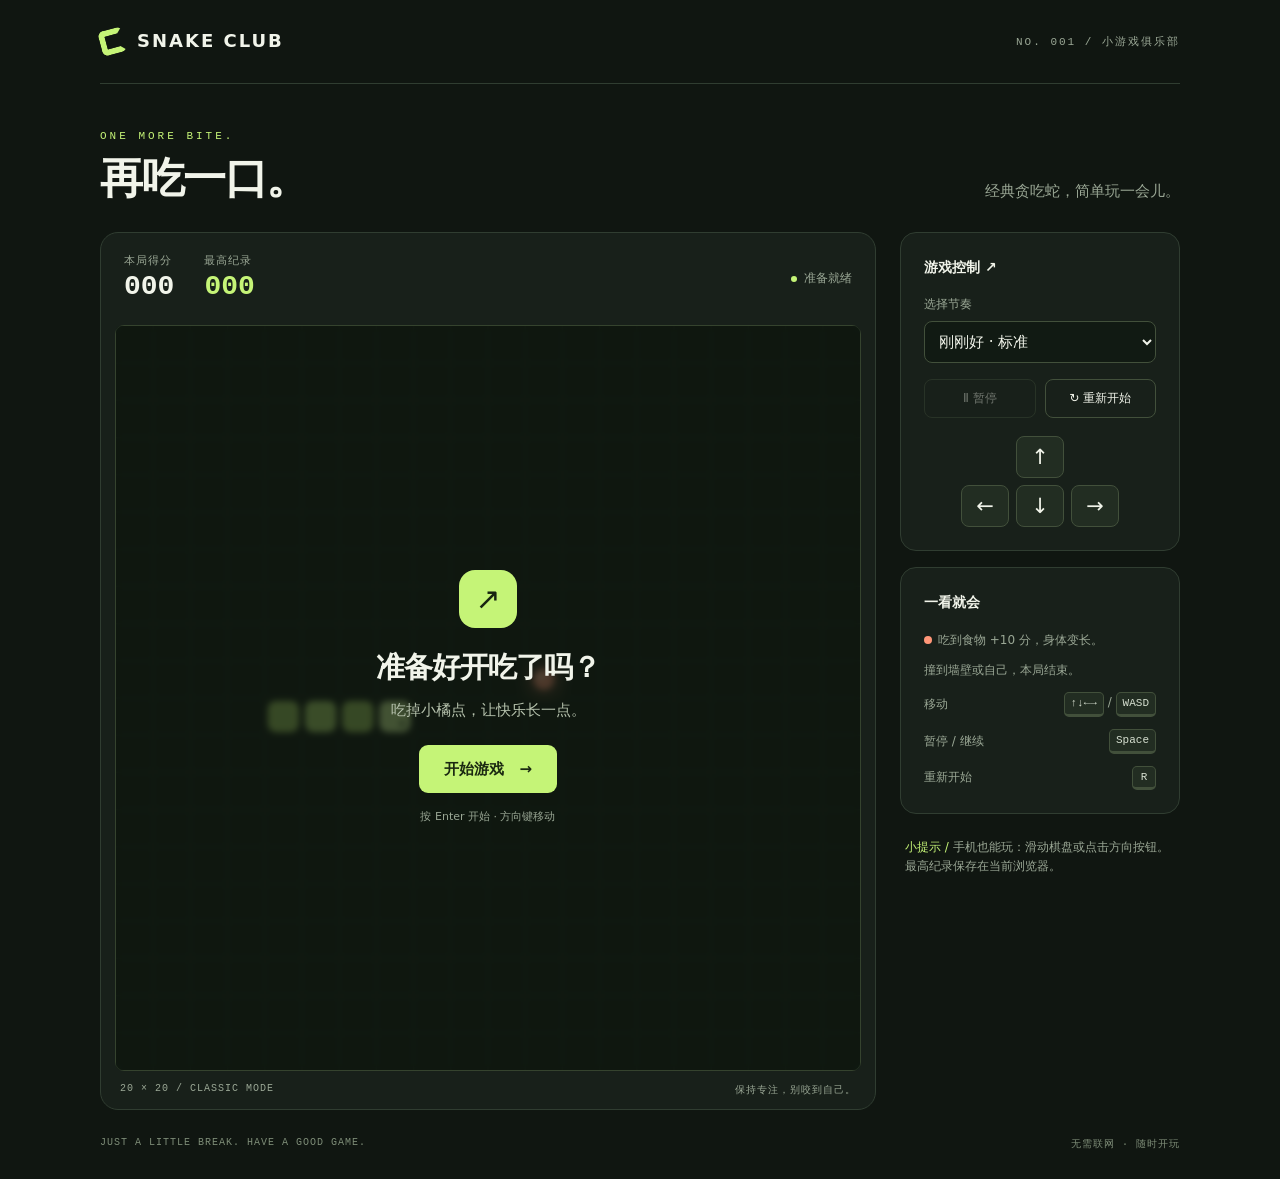
==== index.html @ 518487ba "Add standalone Snake game" ====
<!DOCTYPE html>
<html lang="zh-CN">
<head>
  <meta charset="UTF-8">
  <meta name="viewport" content="width=device-width, initial-scale=1">
  <meta name="theme-color" content="#101611">
  <title>贪吃蛇 · SNAKE CLUB</title>
  <style>
    :root { color-scheme: dark; --bg:#101611; --panel:#18201a; --line:#303d31; --lime:#c5f477; --text:#f1f4ea; --muted:#9aa795; }
    * { box-sizing:border-box; }
    body { margin:0; background:var(--bg); color:var(--text); font:15px/1.6 system-ui,-apple-system,"PingFang SC","Microsoft YaHei",sans-serif; }
    button,select { font:inherit; }
    button { cursor:pointer; }
    button:focus-visible,select:focus-visible { outline:3px solid var(--lime); outline-offset:4px; }
    button:disabled { opacity:.4; cursor:not-allowed; }
    .wrap { width:min(1080px,100% - 48px); margin:0 auto; }
    header { display:flex; align-items:center; justify-content:space-between; padding:27px 0; border-bottom:1px solid var(--line); }
    .brand { font-size:18px; font-weight:850; letter-spacing:2px; display:flex; align-items:center; gap:12px; }
    .brand-icon { width:25px; height:25px; border:6px solid var(--lime); border-right-color:transparent; border-radius:6px; transform:rotate(-15deg); }
    .edition { color:var(--muted); font:11px ui-monospace,monospace; letter-spacing:2px; }
    .intro { display:flex; justify-content:space-between; align-items:end; gap:20px; padding:38px 0 25px; }
    .eyebrow { font:11px ui-monospace,monospace; color:var(--lime); letter-spacing:3px; }
    h1 { margin:5px 0 0; font-size:clamp(31px,5vw,43px); letter-spacing:-1.5px; line-height:1.3; }
    .intro p { color:var(--muted); margin:0 0 4px; }
    main { display:grid; grid-template-columns:minmax(0,1fr) 280px; gap:24px; align-items:start; }
    .arena { border:1px solid var(--line); border-radius:18px; overflow:hidden; background:var(--panel); }
    .scorebar { display:flex; padding:19px 23px; gap:30px; align-items:center; }
    .score-label { color:var(--muted); font-size:11px; letter-spacing:1px; }
    .score { font:600 28px/1.3 ui-monospace,monospace; }
    .best .score { color:var(--lime); }
    .status { margin-left:auto; font-size:12px; color:var(--muted); display:flex; gap:7px; align-items:center; }
    .status::before { content:""; width:6px; height:6px; background:var(--lime); border-radius:50%; }
    .board { position:relative; margin:0 14px; aspect-ratio:1; background:#111a13; border:1px solid #35432e; border-radius:9px; overflow:hidden; touch-action:none; }
    canvas { display:block; width:100%; height:100%; }
    .overlay { position:absolute; inset:0; display:flex; flex-direction:column; align-items:center; justify-content:center; text-align:center; background:#10180fbe; backdrop-filter:blur(3px); padding:20px; }
    .overlay[hidden] { display:none; }
    .badge { display:grid; place-items:center; background:var(--lime); width:58px; height:58px; color:#172411; border-radius:16px; font-size:30px; margin-bottom:16px; }
    h2 { margin:0; font-size:29px; letter-spacing:-1px; }
    .overlay p { color:#b7c3ae; margin:7px 0 23px; }
    .primary { border:0; border-radius:9px; background:var(--lime); color:#1a2811; font-weight:750; padding:12px 25px; transition:background .2s,transform .2s; }
    .primary:hover { background:#d6ff97; transform:translateY(-1px); }
    .hint { color:var(--muted); font-size:11px; margin-top:15px; }
    .arena-bottom { display:flex; justify-content:space-between; color:var(--muted); padding:12px 19px; font:10px ui-monospace,monospace; letter-spacing:1px; }
    .card { padding:23px; border:1px solid var(--line); border-radius:16px; margin-bottom:16px; background:var(--panel); }
    .card h3 { font-size:14px; margin:0 0 17px; font-weight:650; }
    label { display:block; color:var(--muted); font-size:12px; margin-bottom:7px; }
    select { width:100%; padding:10px; border:1px solid #42503b; border-radius:8px; background:#111a13; color:var(--text); margin-bottom:16px; }
    .actions { display:grid; grid-template-columns:1fr 1fr; gap:9px; }
    .secondary { border:1px solid #42503b; color:var(--text); background:transparent; border-radius:8px; padding:9px 0; font-size:12px; }
    .secondary:hover:not(:disabled) { background:#263222; }
    .key-row { display:flex; align-items:center; justify-content:space-between; gap:8px; margin-top:12px; color:var(--muted); font-size:12px; }
    kbd { display:inline-block; min-width:24px; text-align:center; border:1px solid #42503b; border-bottom-width:3px; border-radius:5px; background:#222d22; color:#d6dfd0; padding:1px 6px; font:11px/1.7 ui-monospace,monospace; }
    .rule { margin:0; color:var(--muted); font-size:12px; }
    .rule + .rule { margin-top:11px; }
    .food-dot { width:8px; height:8px; border-radius:50%; display:inline-block; background:#ff9678; margin-right:6px; }
    .tip { padding:8px 5px; font-size:12px; color:var(--muted); }
    .tip strong { color:var(--lime); font-weight:500; }
    .dpad { display:grid; grid-template-columns:repeat(3,48px); grid-template-rows:repeat(2,42px); justify-content:center; gap:7px; margin:18px 0 0; }
    .dpad button { border:1px solid #42503b; border-radius:8px; background:#222d22; color:var(--text); font-size:21px; touch-action:manipulation; }
    .dpad button:active { background:#4a6132; }
    .up { grid-column:2; }.left { grid-row:2; grid-column:1; }.down { grid-row:2; grid-column:2; }.right { grid-row:2; grid-column:3; }
    footer { display:flex; justify-content:space-between; padding:27px 0; color:#7e8d78; font:10px ui-monospace,monospace; letter-spacing:1px; }
    @media(max-width:800px) { main { grid-template-columns:1fr; }.sidebar { display:grid; grid-template-columns:1fr 1fr; gap:14px; }.card { margin:0; }.tip { display:none; }.intro { padding-top:26px; }.intro p { font-size:12px; } }
    @media(max-width:480px) { .wrap { width:calc(100% - 24px); } header { padding:19px 0; }.edition { font-size:9px; letter-spacing:1px; }.intro { display:block; }.intro p { margin-top:10px; }.scorebar { padding:14px 18px; gap:22px; }.score { font-size:24px; }.board { margin:0 8px; }.sidebar { grid-template-columns:1fr; }.card { padding:18px; }.instructions { display:none; } footer span:last-child { display:none; } }
    @media(prefers-reduced-motion:reduce) { * { transition:none!important; } }
  </style>
</head>
<body>
  <div class="wrap">
    <header><div class="brand"><span class="brand-icon" aria-hidden="true"></span>SNAKE CLUB</div><span class="edition">NO. 001 / 小游戏俱乐部</span></header>
    <div class="intro"><div><span class="eyebrow">ONE MORE BITE.</span><h1>再吃一口。</h1></div><p>经典贪吃蛇，简单玩一会儿。</p></div>
    <main>
      <section class="arena" aria-label="贪吃蛇游戏">
        <div class="scorebar">
          <div><div class="score-label">本局得分</div><div class="score" id="score">000</div></div>
          <div class="best"><div class="score-label">最高纪录</div><div class="score" id="best">000</div></div>
          <span class="status" id="status">准备就绪</span>
        </div>
        <div class="board" id="board">
          <canvas id="canvas" width="600" height="600" role="img" aria-label="贪吃蛇棋盘，使用方向键或下方触控按钮移动"></canvas>
          <div class="overlay" id="overlay">
            <div class="badge" id="badge" aria-hidden="true">↗</div>
            <h2 id="overlayTitle">准备好开吃了吗？</h2>
            <p id="overlayText">吃掉小橘点，让快乐长一点。</p>
            <button class="primary" id="play">开始游戏 &nbsp; →</button>
            <span class="hint" id="overlayHint">按 Enter 开始 · 方向键移动</span>
          </div>
        </div>
        <div class="arena-bottom"><span>20 × 20 / CLASSIC MODE</span><span>保持专注，别咬到自己。</span></div>
      </section>
      <aside class="sidebar">
        <section class="card">
          <h3>游戏控制 <span aria-hidden="true">↗</span></h3>
          <label for="difficulty">选择节奏</label>
          <select id="difficulty"><option value="180">慢慢来 · 休闲</option><option value="125" selected>刚刚好 · 标准</option><option value="80">冲一把 · 挑战</option></select>
          <div class="actions"><button class="secondary" id="pause" disabled>Ⅱ 暂停</button><button class="secondary" id="restart">↻ 重新开始</button></div>
          <div class="dpad" aria-label="方向控制">
            <button class="up" data-dir="up" aria-label="向上">↑</button><button class="left" data-dir="left" aria-label="向左">←</button><button class="down" data-dir="down" aria-label="向下">↓</button><button class="right" data-dir="right" aria-label="向右">→</button>
          </div>
        </section>
        <section class="card instructions">
          <h3>一看就会</h3>
          <p class="rule"><span class="food-dot"></span>吃到食物 +10 分，身体变长。</p>
          <p class="rule">撞到墙壁或自己，本局结束。</p>
          <div class="key-row"><span>移动</span><span><kbd>↑↓←→</kbd> / <kbd>WASD</kbd></span></div>
          <div class="key-row"><span>暂停 / 继续</span><kbd>Space</kbd></div>
          <div class="key-row"><span>重新开始</span><kbd>R</kbd></div>
        </section>
        <div class="tip"><strong>小提示 /</strong> 手机也能玩：滑动棋盘或点击方向按钮。最高纪录保存在当前浏览器。</div>
      </aside>
    </main>
    <footer><span>JUST A LITTLE BREAK. HAVE A GOOD GAME.</span><span>无需联网 · 随时开玩</span></footer>
    <div id="announcement" role="status" aria-live="polite" style="position:absolute;width:1px;height:1px;overflow:hidden;clip-path:inset(50%)"></div>
  </div>
  <script>
    (() => {
      'use strict';
      const $ = id => document.getElementById(id);
      const canvas = $('canvas'), ctx = canvas.getContext('2d'), size = 20;
      const directions = { up:{x:0,y:-1}, down:{x:0,y:1}, left:{x:-1,y:0}, right:{x:1,y:0} };
      let snake, food, direction, turns, score, best = 0, state = 'ready';
      let lastTime = 0, elapsed = 0;
      try { best = Math.max(0, Number(localStorage.getItem('snake-club-best')) || 0); } catch (_) {}
      const format = n => String(n).padStart(3, '0');
      $('best').textContent = format(best);

      function placeFood() {
        const free = [];
        for (let y=0;y<size;y++) for (let x=0;x<size;x++) {
          if (!snake.some(s => s.x===x && s.y===y)) free.push({x,y});
        }
        food = free.length ? free[Math.floor(Math.random()*free.length)] : null;
      }
      function reset() {
        snake = [{x:7,y:10},{x:6,y:10},{x:5,y:10},{x:4,y:10}];
        direction = directions.right; turns = []; score = 0; elapsed = 0; lastTime = 0;
        $('score').textContent = format(score); placeFood();
      }
      function updateControls() {
        $('status').textContent = {ready:'准备就绪',running:'正在开吃',paused:'休息一下',over:'本局结束',won:'完美通关'}[state];
        $('pause').disabled = state!=='running' && state!=='paused';
        $('pause').textContent = state==='paused' ? '▶ 继续' : 'Ⅱ 暂停';
        $('difficulty').disabled = state==='running' || state==='paused';
      }
      function showOverlay(title, text, button, badge, hint) {
        $('overlayTitle').textContent = title; $('overlayText').textContent = text;
        $('play').textContent = button; $('badge').textContent = badge;
        $('overlayHint').textContent = hint; $('overlay').hidden = false;
        $('announcement').textContent = title + ' ' + text;
      }
      function start() {
        reset(); state = 'running'; $('overlay').hidden = true; updateControls(); draw();
      }
      function pause() {
        if (state==='running') {
          state = 'paused'; showOverlay('休息一下。','小蛇也在等你回来。','继续游戏 →','Ⅱ','按空格或 Enter 继续');
        } else if (state==='paused') {
          state = 'running'; elapsed = 0; lastTime = 0; $('overlay').hidden = true;
        }
        updateControls();
      }
      function finish(won=false) {
        state = won ? 'won' : 'over'; updateControls();
        showOverlay(won?'棋盘被你承包了！':'差一点，再来一局。',`本局得分 ${score} · 最高纪录 ${best}`, '再玩一次 →',won?'★':'↻','按 Enter 或 R 重新开始');
      }
      function turn(name) {
        if (state!=='running' || turns.length>=2) return;
        const next = directions[name], previous = turns.length ? turns[turns.length-1] : direction;
        if ((next.x===previous.x && next.y===previous.y) || (next.x===-previous.x && next.y===-previous.y)) return;
        turns.push(next);
      }
      function tick() {
        if (turns.length) direction = turns.shift();
        const head = {x:snake[0].x+direction.x,y:snake[0].y+direction.y};
        const eating = food && head.x===food.x && head.y===food.y;
        const body = eating ? snake : snake.slice(0,-1);
        if (head.x<0 || head.y<0 || head.x>=size || head.y>=size || body.some(s=>s.x===head.x && s.y===head.y)) { finish(); return; }
        snake.unshift(head);
        if (eating) {
          score += 10; $('score').textContent = format(score);
          if (score>best) { best = score; $('best').textContent = format(best); try { localStorage.setItem('snake-club-best',String(best)); } catch (_) {} }
          placeFood(); if (!food) finish(true);
        } else snake.pop();
      }
      function rounded(x,y,w,h,r,color) {
        ctx.fillStyle=color; ctx.beginPath(); ctx.roundRect(x,y,w,h,r); ctx.fill();
      }
      function draw() {
        const width = canvas.width, cell = width/size;
        ctx.clearRect(0,0,width,width); ctx.fillStyle = '#111a13'; ctx.fillRect(0,0,width,width);
        ctx.strokeStyle = '#1e2a1d'; ctx.lineWidth = Math.max(1,width/650);
        for (let i=1;i<size;i++) { ctx.beginPath(); ctx.moveTo(i*cell,0); ctx.lineTo(i*cell,width); ctx.moveTo(0,i*cell); ctx.lineTo(width,i*cell); ctx.stroke(); }
        if (food) {
          const x=(food.x+.5)*cell,y=(food.y+.5)*cell;
          ctx.shadowColor='#ff9678'; ctx.shadowBlur=cell*.55; ctx.fillStyle='#ff9678';
          ctx.beginPath(); ctx.arc(x,y,cell*.28,0,Math.PI*2); ctx.fill(); ctx.shadowBlur=0;
          ctx.fillStyle='#ffe3bd'; ctx.beginPath(); ctx.arc(x-cell*.07,y-cell*.08,cell*.07,0,Math.PI*2); ctx.fill();
        }
        snake.forEach((s,i)=>rounded(s.x*cell+cell*.08,s.y*cell+cell*.08,cell*.84,cell*.84,cell*.22,i===0?'#d9ff9e':i%2?'#aad765':'#b8e773'));
        const h=snake[0], cx=(h.x+.5)*cell,cy=(h.y+.5)*cell;
        const forward={x:direction.x*cell*.19,y:direction.y*cell*.19};
        const side={x:-direction.y*cell*.19,y:direction.x*cell*.19};
        ctx.fillStyle='#23351a';
        [-1,1].forEach(sign=>{ctx.beginPath();ctx.arc(cx+forward.x+side.x*sign,cy+forward.y+side.y*sign,cell*.065,0,Math.PI*2);ctx.fill();});
      }
      function frame(time) {
        if (state==='running') {
          if (lastTime) elapsed += Math.min(time-lastTime,250);
          const interval = Number($('difficulty').value);
          while (elapsed>=interval && state==='running') { elapsed -= interval; tick(); }
          draw();
        }
        lastTime=time; requestAnimationFrame(frame);
      }
      $('play').addEventListener('click',()=>state==='paused'?pause():start());
      $('pause').addEventListener('click',pause);
      $('restart').addEventListener('click',start);
      document.querySelectorAll('[data-dir]').forEach(button=>{
        button.addEventListener('pointerdown',event=>{event.preventDefault();turn(button.dataset.dir);});
        button.addEventListener('click',event=>{if(event.detail===0)turn(button.dataset.dir);});
      });
      const keys = {ArrowUp:'up',ArrowDown:'down',ArrowLeft:'left',ArrowRight:'right',w:'up',s:'down',a:'left',d:'right'};
      document.addEventListener('keydown',event=>{
        if (event.ctrlKey || event.metaKey || event.altKey || event.target.matches('select,input,textarea')) return;
        const key = event.key.length===1 ? event.key.toLowerCase() : event.key;
        if (keys[key]) { event.preventDefault(); turn(keys[key]); }
        else if (event.code==='Space') { if(event.target.closest('button')) return; event.preventDefault(); if(!event.repeat) pause(); }
        else if (key==='r' && !event.repeat) { event.preventDefault(); start(); }
        else if (key==='Enter' && !event.repeat && !event.target.closest('button')) { event.preventDefault(); if(state==='paused')pause(); else if(state!=='running')start(); }
      });
      let touchStart = null;
      $('board').addEventListener('pointerdown',event=>{if(event.target.closest('button'))return;touchStart={x:event.clientX,y:event.clientY};$('board').setPointerCapture(event.pointerId);});
      $('board').addEventListener('pointerup',event=>{
        if (!touchStart) return;
        const dx=event.clientX-touchStart.x,dy=event.clientY-touchStart.y;touchStart=null;
        if (Math.max(Math.abs(dx),Math.abs(dy))<12) return;
        turn(Math.abs(dx)>Math.abs(dy)?(dx>0?'right':'left'):(dy>0?'down':'up'));
      });
      $('board').addEventListener('pointercancel',()=>touchStart=null);
      document.addEventListener('visibilitychange',()=>{if(document.hidden && state==='running')pause();});
      new ResizeObserver(()=>{const width=Math.round(canvas.clientWidth*Math.min(window.devicePixelRatio||1,2));if(width && canvas.width!==width){canvas.width=width;canvas.height=width;draw();}}).observe(canvas);
      reset(); draw(); updateControls(); requestAnimationFrame(frame);
    })();
  </script>
</body>
</html>
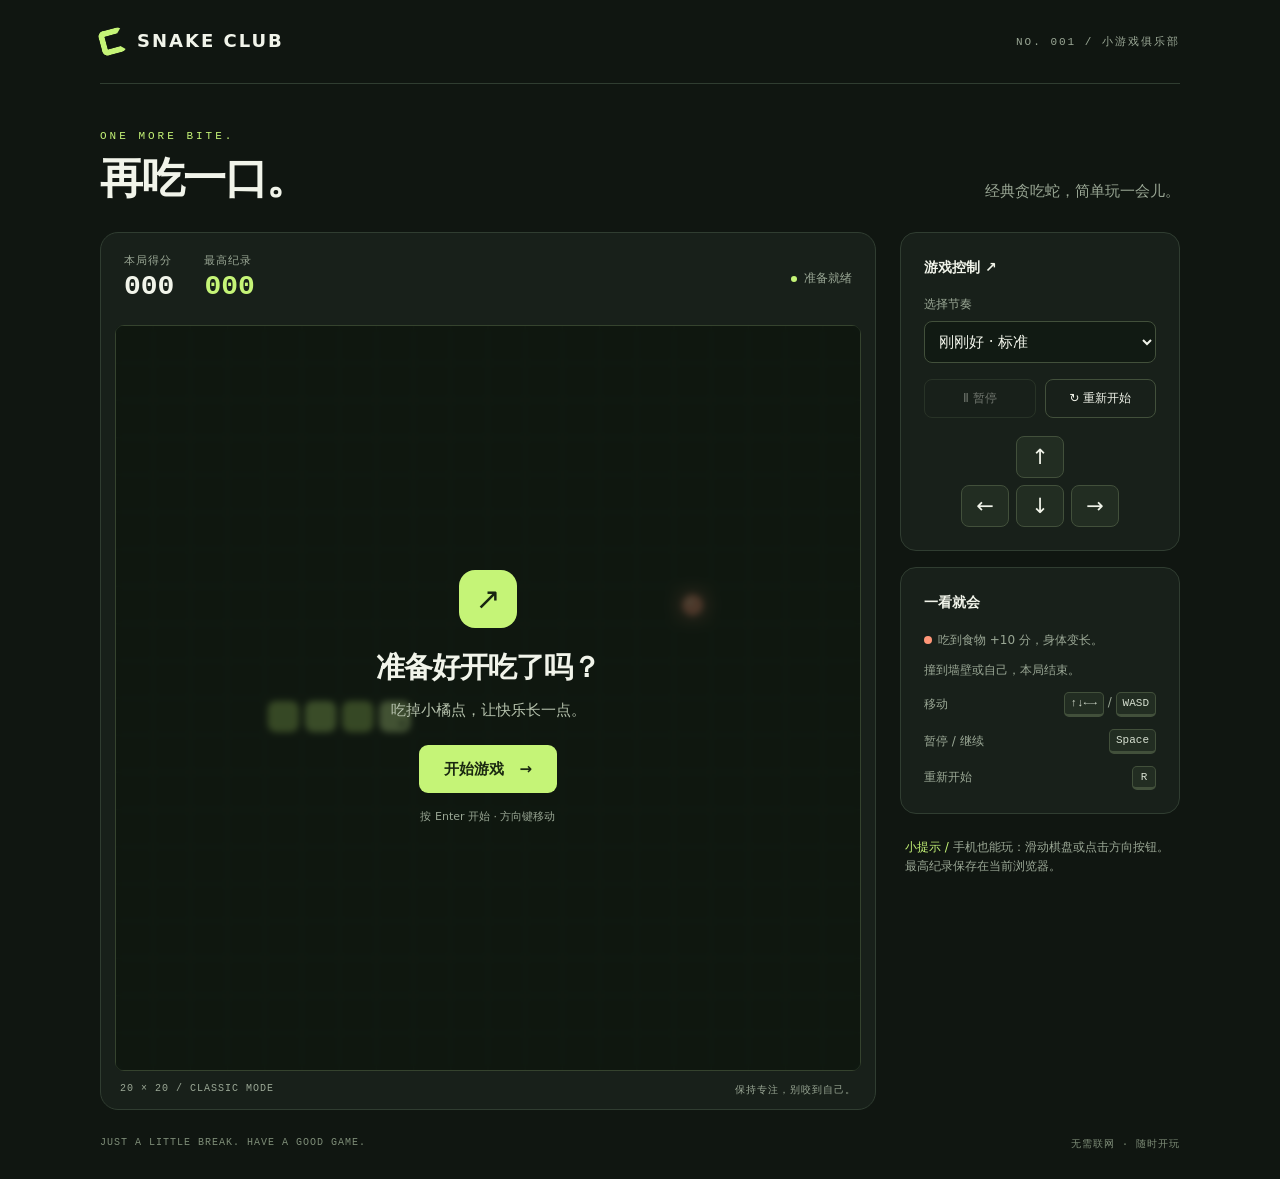
==== commit a99fe96e: "Optimize controls and layout for mobile" ====
--- a/index.html
+++ b/index.html
@@ -55,13 +55,56 @@
     .food-dot { width:8px; height:8px; border-radius:50%; display:inline-block; background:#ff9678; margin-right:6px; }
     .tip { padding:8px 5px; font-size:12px; color:var(--muted); }
     .tip strong { color:var(--lime); font-weight:500; }
+    .mobile-toolbar { display:block; }
+    .difficulty-control { min-width:0; }
     .dpad { display:grid; grid-template-columns:repeat(3,48px); grid-template-rows:repeat(2,42px); justify-content:center; gap:7px; margin:18px 0 0; }
     .dpad button { border:1px solid #42503b; border-radius:8px; background:#222d22; color:var(--text); font-size:21px; touch-action:manipulation; }
     .dpad button:active { background:#4a6132; }
     .up { grid-column:2; }.left { grid-row:2; grid-column:1; }.down { grid-row:2; grid-column:2; }.right { grid-row:2; grid-column:3; }
     footer { display:flex; justify-content:space-between; padding:27px 0; color:#7e8d78; font:10px ui-monospace,monospace; letter-spacing:1px; }
     @media(max-width:800px) { main { grid-template-columns:1fr; }.sidebar { display:grid; grid-template-columns:1fr 1fr; gap:14px; }.card { margin:0; }.tip { display:none; }.intro { padding-top:26px; }.intro p { font-size:12px; } }
-    @media(max-width:480px) { .wrap { width:calc(100% - 24px); } header { padding:19px 0; }.edition { font-size:9px; letter-spacing:1px; }.intro { display:block; }.intro p { margin-top:10px; }.scorebar { padding:14px 18px; gap:22px; }.score { font-size:24px; }.board { margin:0 8px; }.sidebar { grid-template-columns:1fr; }.card { padding:18px; }.instructions { display:none; } footer span:last-child { display:none; } }
+    @media(max-width:600px) {
+      html,body { width:100%; height:100%; overflow:hidden; overscroll-behavior:none; }
+      body { -webkit-tap-highlight-color:transparent; }
+      .wrap { width:100%; max-width:none; height:100vh; height:100dvh; margin:0; padding:8px 8px max(8px,env(safe-area-inset-bottom)); display:flex; flex-direction:column; overflow:hidden; }
+      header,.intro,footer { display:none; }
+      main { flex:1; min-height:0; grid-template-columns:minmax(0,1fr); grid-template-rows:minmax(0,1fr) auto; gap:8px; align-items:stretch; }
+      .arena { min-height:0; border-radius:14px; display:grid; grid-template-rows:auto minmax(0,1fr) auto; padding:0; }
+      .scorebar { padding:7px 12px; gap:18px; }
+      .score-label { font-size:9px; letter-spacing:.5px; }
+      .score { font-size:clamp(18px,5vw,22px); }
+      .status { font-size:10px; gap:5px; }
+      .status::before { width:5px; height:5px; }
+      .board { width:min(calc(100vw - 20px),calc(100dvh - 300px)); max-width:100%; max-height:100%; margin:0; justify-self:center; align-self:center; }
+      .arena-bottom { padding:6px 10px; font-size:8px; letter-spacing:.3px; }
+      .sidebar { display:contents; }
+      .sidebar > .card:first-child { margin:0; padding:8px 10px 10px; border-radius:12px; display:grid; grid-template-columns:minmax(0,1fr); gap:6px; }
+      .card h3 { display:none; }
+      .mobile-toolbar { display:grid; grid-template-columns:minmax(112px,.8fr) minmax(0,1fr); gap:8px; align-items:end; }
+      .difficulty-control label { display:none; }
+      select { height:38px; margin:0; padding:6px 8px; font-size:11px; }
+      .actions { gap:6px; }
+      .secondary { min-height:38px; padding:6px 2px; font-size:11px; }
+      .dpad { grid-template-columns:repeat(3,50px); grid-template-rows:repeat(2,48px); gap:5px; margin:0 auto; }
+      .dpad button { min-width:50px; min-height:48px; border-radius:12px; font-size:23px; }
+      .instructions,.tip { display:none; }
+    }
+    @media(max-width:360px) {
+      .board { width:min(calc(100vw - 18px),calc(100dvh - 280px)); }
+      .dpad { grid-template-columns:repeat(3,46px); grid-template-rows:repeat(2,46px); gap:4px; }
+      .dpad button { min-width:46px; min-height:46px; }
+      .mobile-toolbar { grid-template-columns:minmax(100px,.8fr) minmax(0,1fr); gap:5px; }
+      .secondary { font-size:10px; }
+    }
+    @media(max-width:800px) and (max-height:500px) and (orientation:landscape) {
+      .wrap { padding:6px 8px; }
+      main { grid-template-columns:minmax(0,1fr) 176px; grid-template-rows:minmax(0,1fr); gap:8px; }
+      .board { width:min(calc(100vw - 220px),calc(100dvh - 30px)); }
+      .sidebar > .card:first-child { align-content:center; }
+      .mobile-toolbar { grid-template-columns:minmax(0,1fr); }
+      .dpad { grid-template-rows:repeat(2,42px); grid-template-columns:repeat(3,44px); }
+      .dpad button { min-width:44px; min-height:42px; }
+    }
     @media(prefers-reduced-motion:reduce) { * { transition:none!important; } }
   </style>
 </head>
@@ -91,9 +134,10 @@
       <aside class="sidebar">
         <section class="card">
           <h3>游戏控制 <span aria-hidden="true">↗</span></h3>
-          <label for="difficulty">选择节奏</label>
-          <select id="difficulty"><option value="180">慢慢来 · 休闲</option><option value="125" selected>刚刚好 · 标准</option><option value="80">冲一把 · 挑战</option></select>
-          <div class="actions"><button class="secondary" id="pause" disabled>Ⅱ 暂停</button><button class="secondary" id="restart">↻ 重新开始</button></div>
+          <div class="mobile-toolbar">
+            <div class="difficulty-control"><label for="difficulty">选择节奏</label><select id="difficulty"><option value="180">慢慢来 · 休闲</option><option value="125" selected>刚刚好 · 标准</option><option value="80">冲一把 · 挑战</option></select></div>
+            <div class="actions"><button class="secondary" id="pause" disabled>Ⅱ 暂停</button><button class="secondary" id="restart">↻ 重新开始</button></div>
+          </div>
           <div class="dpad" aria-label="方向控制">
             <button class="up" data-dir="up" aria-label="向上">↑</button><button class="left" data-dir="left" aria-label="向左">←</button><button class="down" data-dir="down" aria-label="向下">↓</button><button class="right" data-dir="right" aria-label="向右">→</button>
           </div>
